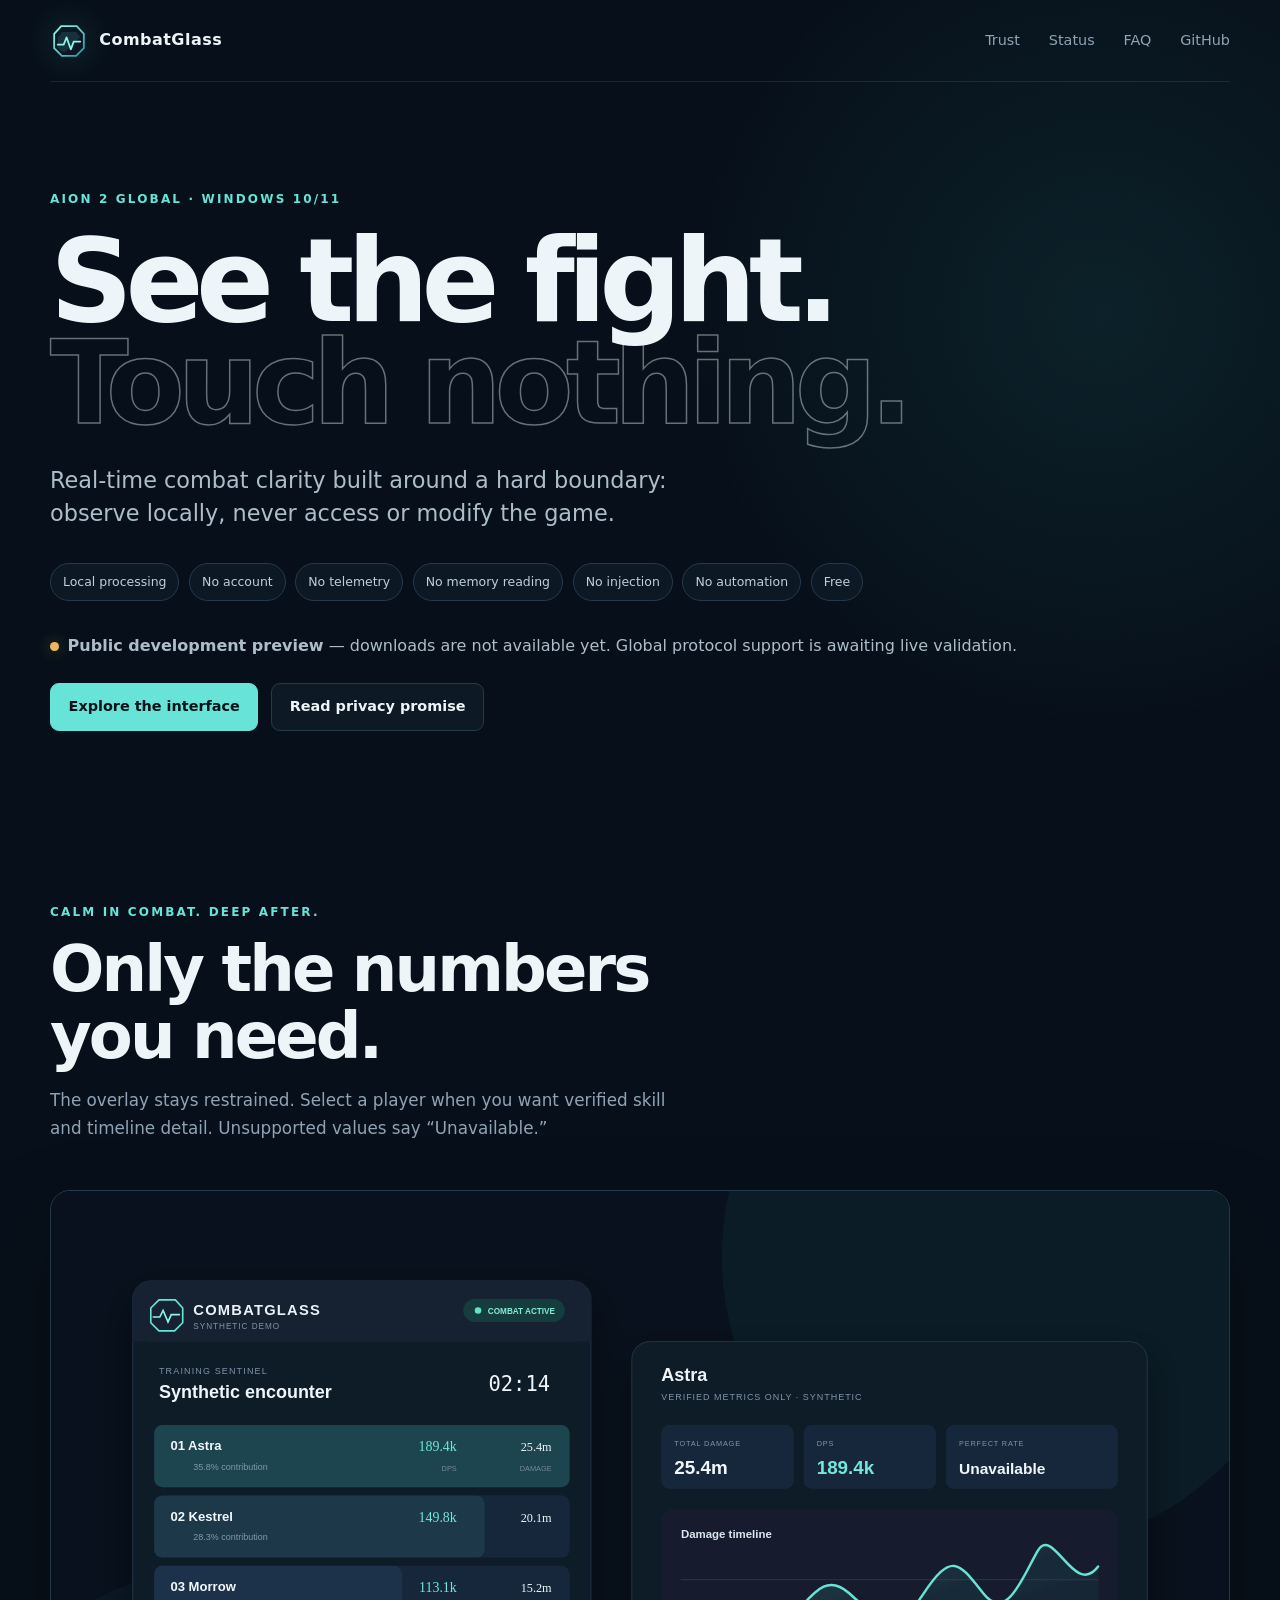
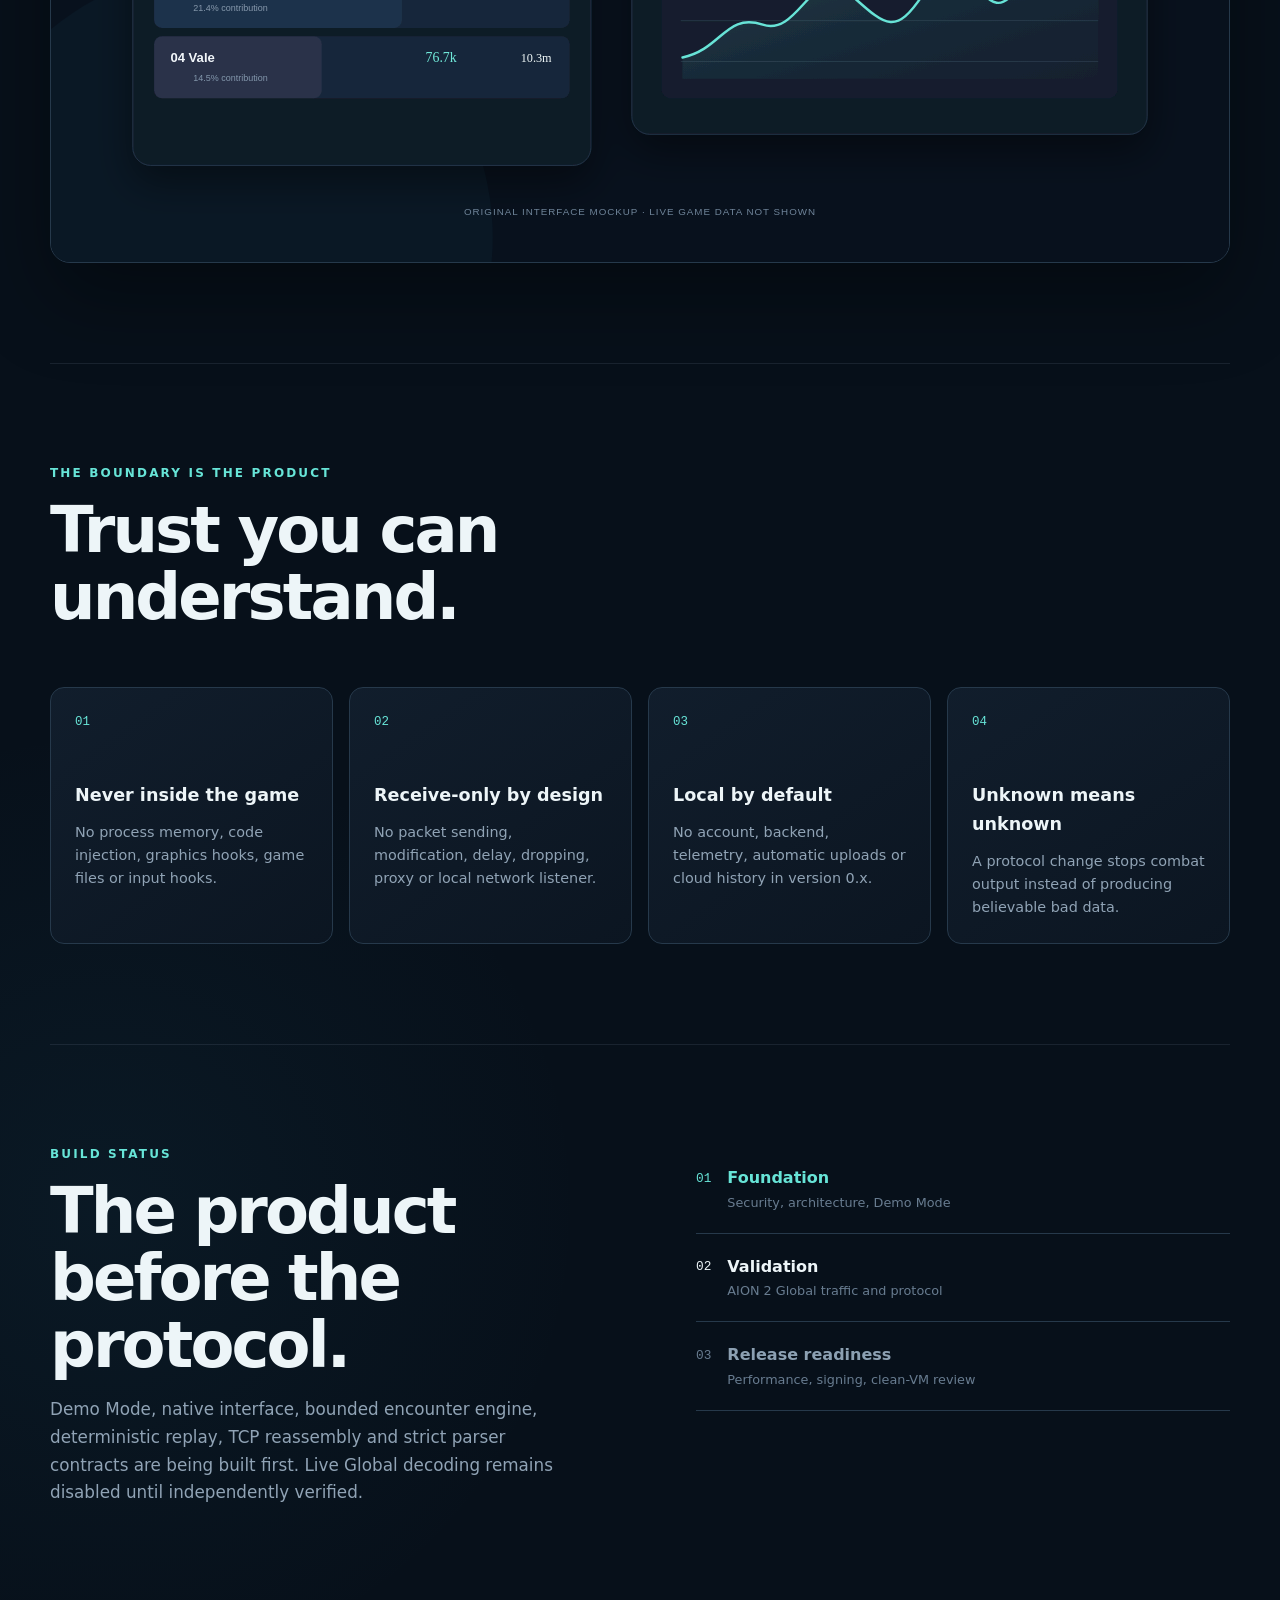
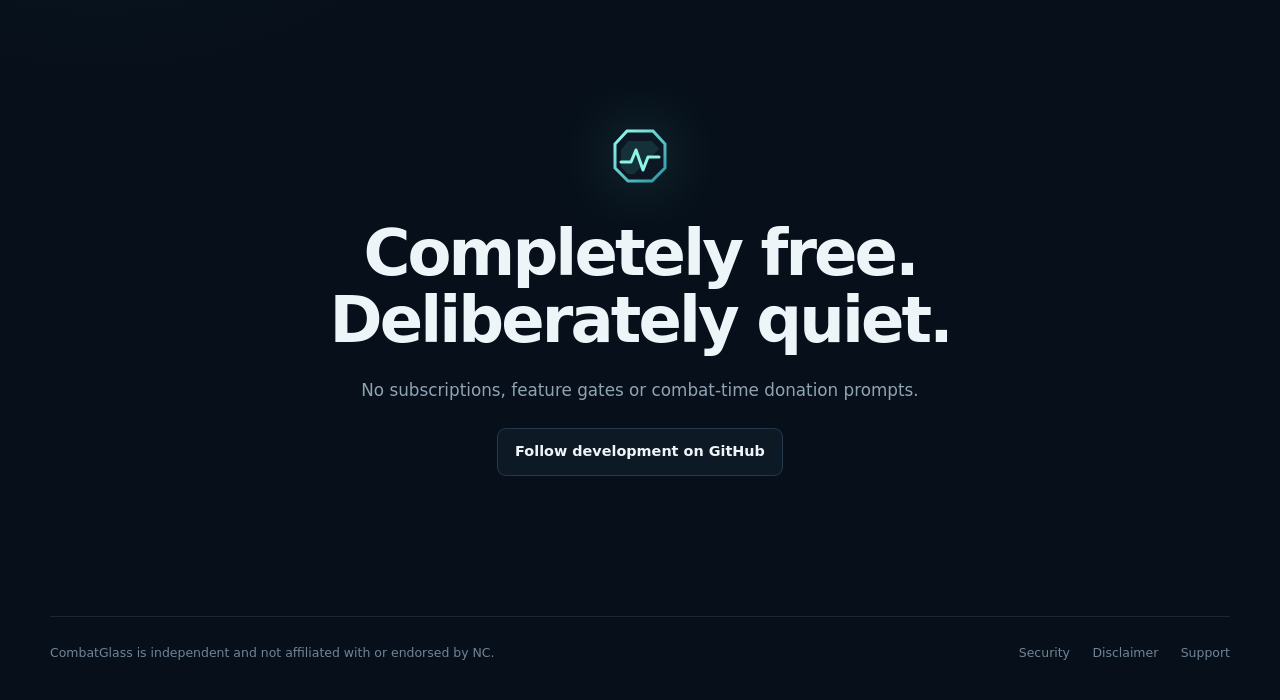
==== index.html @ 9ebb806d "Launch public CombatGlass trust center" ====
<!doctype html>
<html lang="en">
<head>
  <meta charset="utf-8">
  <meta name="viewport" content="width=device-width, initial-scale=1">
  <meta name="description" content="CombatGlass is a local-first, observation-only combat analyzer for Windows. Public development preview; no downloads yet.">
  <title>CombatGlass — See the fight. Touch nothing.</title>
  <link rel="icon" href="assets/combatglass-mark.svg" type="image/svg+xml">
  <link rel="stylesheet" href="styles.css">
</head>
<body>
  <a class="skip" href="#main">Skip to content</a>
  <header class="topbar">
    <a class="brand" href="#top" aria-label="CombatGlass home">
      <img src="assets/combatglass-mark.svg" width="38" height="38" alt="">
      <span>CombatGlass</span>
    </a>
    <nav aria-label="Primary navigation">
      <a href="#trust">Trust</a><a href="#status">Status</a><a href="https://github.com/Relis-lol/combatglass/blob/main/FAQ.md">FAQ</a><a href="https://github.com/Relis-lol/combatglass">GitHub</a>
    </nav>
  </header>
  <main id="main">
    <section class="hero" id="top">
      <div class="eyebrow">AION 2 GLOBAL · WINDOWS 10/11</div>
      <h1>See the fight.<br><span>Touch nothing.</span></h1>
      <p class="lede">Real-time combat clarity built around a hard boundary: observe locally, never access or modify the game.</p>
      <div class="trustline" aria-label="Core privacy promises">
        <span>Local processing</span><span>No account</span><span>No telemetry</span><span>No memory reading</span><span>No injection</span><span>No automation</span><span>Free</span>
      </div>
      <div class="notice"><span aria-hidden="true"></span><strong>Public development preview</strong> — downloads are not available yet. Global protocol support is awaiting live validation.</div>
      <div class="actions"><a class="button primary" href="#interface">Explore the interface</a><a class="button" href="https://github.com/Relis-lol/combatglass/blob/main/PRIVACY.md">Read privacy promise</a></div>
    </section>
    <section class="interface" id="interface" aria-labelledby="interface-title">
      <div class="section-copy"><div class="eyebrow">CALM IN COMBAT. DEEP AFTER.</div><h2 id="interface-title">Only the numbers you need.</h2><p>The overlay stays restrained. Select a player when you want verified skill and timeline detail. Unsupported values say “Unavailable.”</p></div>
      <img src="assets/product-preview.svg" alt="Dark CombatGlass interface mockup with synthetic player damage rows and timeline analysis">
    </section>
    <section class="principles" id="trust" aria-labelledby="trust-title">
      <div class="section-copy"><div class="eyebrow">THE BOUNDARY IS THE PRODUCT</div><h2 id="trust-title">Trust you can understand.</h2></div>
      <div class="grid">
        <article><div class="number">01</div><h3>Never inside the game</h3><p>No process memory, code injection, graphics hooks, game files or input hooks.</p></article>
        <article><div class="number">02</div><h3>Receive-only by design</h3><p>No packet sending, modification, delay, dropping, proxy or local network listener.</p></article>
        <article><div class="number">03</div><h3>Local by default</h3><p>No account, backend, telemetry, automatic uploads or cloud history in version 0.x.</p></article>
        <article><div class="number">04</div><h3>Unknown means unknown</h3><p>A protocol change stops combat output instead of producing believable bad data.</p></article>
      </div>
    </section>
    <section class="status" id="status" aria-labelledby="status-title">
      <div><div class="eyebrow">BUILD STATUS</div><h2 id="status-title">The product before the protocol.</h2><p>Demo Mode, native interface, bounded encounter engine, deterministic replay, TCP reassembly and strict parser contracts are being built first. Live Global decoding remains disabled until independently verified.</p></div>
      <ol><li class="done"><span>01</span><div><strong>Foundation</strong><small>Security, architecture, Demo Mode</small></div></li><li class="active"><span>02</span><div><strong>Validation</strong><small>AION 2 Global traffic and protocol</small></div></li><li><span>03</span><div><strong>Release readiness</strong><small>Performance, signing, clean-VM review</small></div></li></ol>
    </section>
    <section class="closing"><img src="assets/combatglass-mark.svg" width="64" height="64" alt=""><h2>Completely free.<br>Deliberately quiet.</h2><p>No subscriptions, feature gates or combat-time donation prompts.</p><a class="button" href="https://github.com/Relis-lol/combatglass">Follow development on GitHub</a></section>
  </main>
  <footer><span>CombatGlass is independent and not affiliated with or endorsed by NC.</span><span><a href="https://github.com/Relis-lol/combatglass/blob/main/SECURITY.md">Security</a><a href="https://github.com/Relis-lol/combatglass/blob/main/DISCLAIMER.md">Disclaimer</a><a href="https://github.com/Relis-lol/combatglass/blob/main/SUPPORT.md">Support</a></span></footer>
</body>
</html>
---- styles.css ----
:root{color-scheme:dark;--bg:#07101a;--panel:#101b29;--line:#26394b;--text:#edf5f8;--muted:#90a3b5;--accent:#67e4d7;--accent2:#319caa;--max:1180px;font-family:"Segoe UI Variable","Segoe UI",system-ui,sans-serif}*{box-sizing:border-box}html{scroll-behavior:smooth}body{margin:0;background:radial-gradient(circle at 86% 8%,rgba(63,207,194,.09),transparent 26rem),radial-gradient(circle at 8% 72%,rgba(47,133,167,.08),transparent 30rem),var(--bg);color:var(--text);font-size:16px;line-height:1.65}a{color:inherit;text-decoration:none}.skip{position:fixed;left:1rem;top:-5rem;background:var(--accent);color:#061016;padding:.6rem 1rem;z-index:10}.skip:focus{top:1rem}.topbar{width:min(calc(100% - 40px),var(--max));height:82px;margin:auto;display:flex;align-items:center;justify-content:space-between;border-bottom:1px solid rgba(144,163,181,.16)}.brand{display:flex;align-items:center;gap:.7rem;font-weight:700;letter-spacing:.03em}.brand img{filter:drop-shadow(0 0 16px rgba(103,228,215,.16))}nav{display:flex;gap:1.8rem;color:var(--muted);font-size:.9rem}nav a:hover,nav a:focus,footer a:hover{color:var(--accent)}main{overflow:hidden}.hero{width:min(calc(100% - 40px),var(--max));min-height:690px;margin:auto;padding:108px 0 72px;display:flex;flex-direction:column;align-items:flex-start}.eyebrow{color:var(--accent);font-size:.75rem;font-weight:700;letter-spacing:.18em}.hero h1{font-size:clamp(4rem,9vw,7.6rem);line-height:.89;letter-spacing:-.065em;margin:1.25rem 0 1.8rem;max-width:1000px}.hero h1 span{color:transparent;-webkit-text-stroke:1.5px rgba(237,245,248,.42)}.lede{font-size:clamp(1.1rem,2vw,1.4rem);line-height:1.5;color:#adbdca;max-width:690px;margin:0 0 2rem}.trustline{display:flex;flex-wrap:wrap;gap:.6rem}.trustline span{border:1px solid var(--line);background:rgba(16,27,41,.8);padding:.48rem .75rem;border-radius:999px;font-size:.78rem;color:#bfd0da}.notice{margin-top:2rem;color:#aebdca}.notice>span{display:inline-block;width:.55rem;height:.55rem;background:#eab85d;border-radius:50%;margin-right:.55rem;box-shadow:0 0 14px rgba(234,184,93,.35)}.actions{display:flex;gap:.8rem;margin-top:1.5rem}.button{display:inline-flex;min-height:46px;align-items:center;justify-content:center;padding:.7rem 1.1rem;border:1px solid var(--line);border-radius:9px;font-weight:650;font-size:.9rem;background:rgba(16,27,41,.78);transition:.2s ease}.button:hover,.button:focus{border-color:#54728a;transform:translateY(-1px)}.button.primary{background:var(--accent);border-color:var(--accent);color:#061016}.interface,.principles,.status,.closing{width:min(calc(100% - 40px),var(--max));margin:0 auto;padding:100px 0}.section-copy{max-width:650px}.section-copy h2,.status h2,.closing h2{font-size:clamp(2.2rem,5vw,4rem);line-height:1.05;letter-spacing:-.045em;margin:.8rem 0 1rem}.section-copy p,.status p,.closing p{color:var(--muted);font-size:1.05rem}.interface img{width:100%;height:auto;display:block;margin-top:3rem;border:1px solid var(--line);border-radius:20px;box-shadow:0 35px 80px rgba(0,0,0,.36)}.principles{border-top:1px solid rgba(144,163,181,.13)}.grid{display:grid;grid-template-columns:repeat(4,1fr);gap:1rem;margin-top:3.5rem}.grid article{background:linear-gradient(145deg,rgba(18,31,46,.9),rgba(12,22,34,.9));border:1px solid var(--line);border-radius:14px;padding:1.5rem;min-height:230px}.number{font-family:Consolas,monospace;color:var(--accent);font-size:.78rem}.grid h3{font-size:1.1rem;margin:3rem 0 .7rem}.grid p{color:var(--muted);font-size:.9rem;line-height:1.6;margin:0}.status{display:grid;grid-template-columns:1fr 1fr;gap:7rem;align-items:start;border-top:1px solid rgba(144,163,181,.13)}.status ol{list-style:none;padding:0;margin:0}.status li{display:flex;gap:1rem;padding:1.25rem 0;border-bottom:1px solid var(--line);color:#687c90}.status li>span{font-family:Consolas,monospace;font-size:.8rem;margin-top:.15rem}.status li div{display:flex;flex-direction:column}.status li strong{color:#8ca0b2}.status li small{font-size:.8rem}.status li.done strong,.status li.done>span{color:var(--accent)}.status li.active strong,.status li.active>span{color:var(--text)}.closing{text-align:center;display:flex;flex-direction:column;align-items:center;padding-bottom:140px}.closing img{filter:drop-shadow(0 0 30px rgba(103,228,215,.2));margin-bottom:1.2rem}.closing p{margin:.4rem 0 1.5rem}footer{width:min(calc(100% - 40px),var(--max));margin:auto;padding:26px 0 36px;border-top:1px solid rgba(144,163,181,.16);display:flex;justify-content:space-between;gap:2rem;color:#708397;font-size:.78rem}footer span:last-child{display:flex;gap:1.4rem}@media(max-width:800px){.topbar nav a:not(:last-child){display:none}.hero{padding-top:76px;min-height:620px}.hero h1{font-size:clamp(3.5rem,17vw,5rem)}.actions{flex-direction:column;width:100%}.button{width:100%}.grid{grid-template-columns:1fr 1fr}.status{grid-template-columns:1fr;gap:3rem}.interface,.principles,.status,.closing{padding:72px 0}footer{flex-direction:column}}@media(max-width:520px){.grid{grid-template-columns:1fr}.trustline span{font-size:.72rem}.grid article{min-height:auto}.grid h3{margin-top:2rem}.hero h1 span{-webkit-text-stroke:1px rgba(237,245,248,.42)}}@media(prefers-reduced-motion:reduce){html{scroll-behavior:auto}.button{transition:none}}
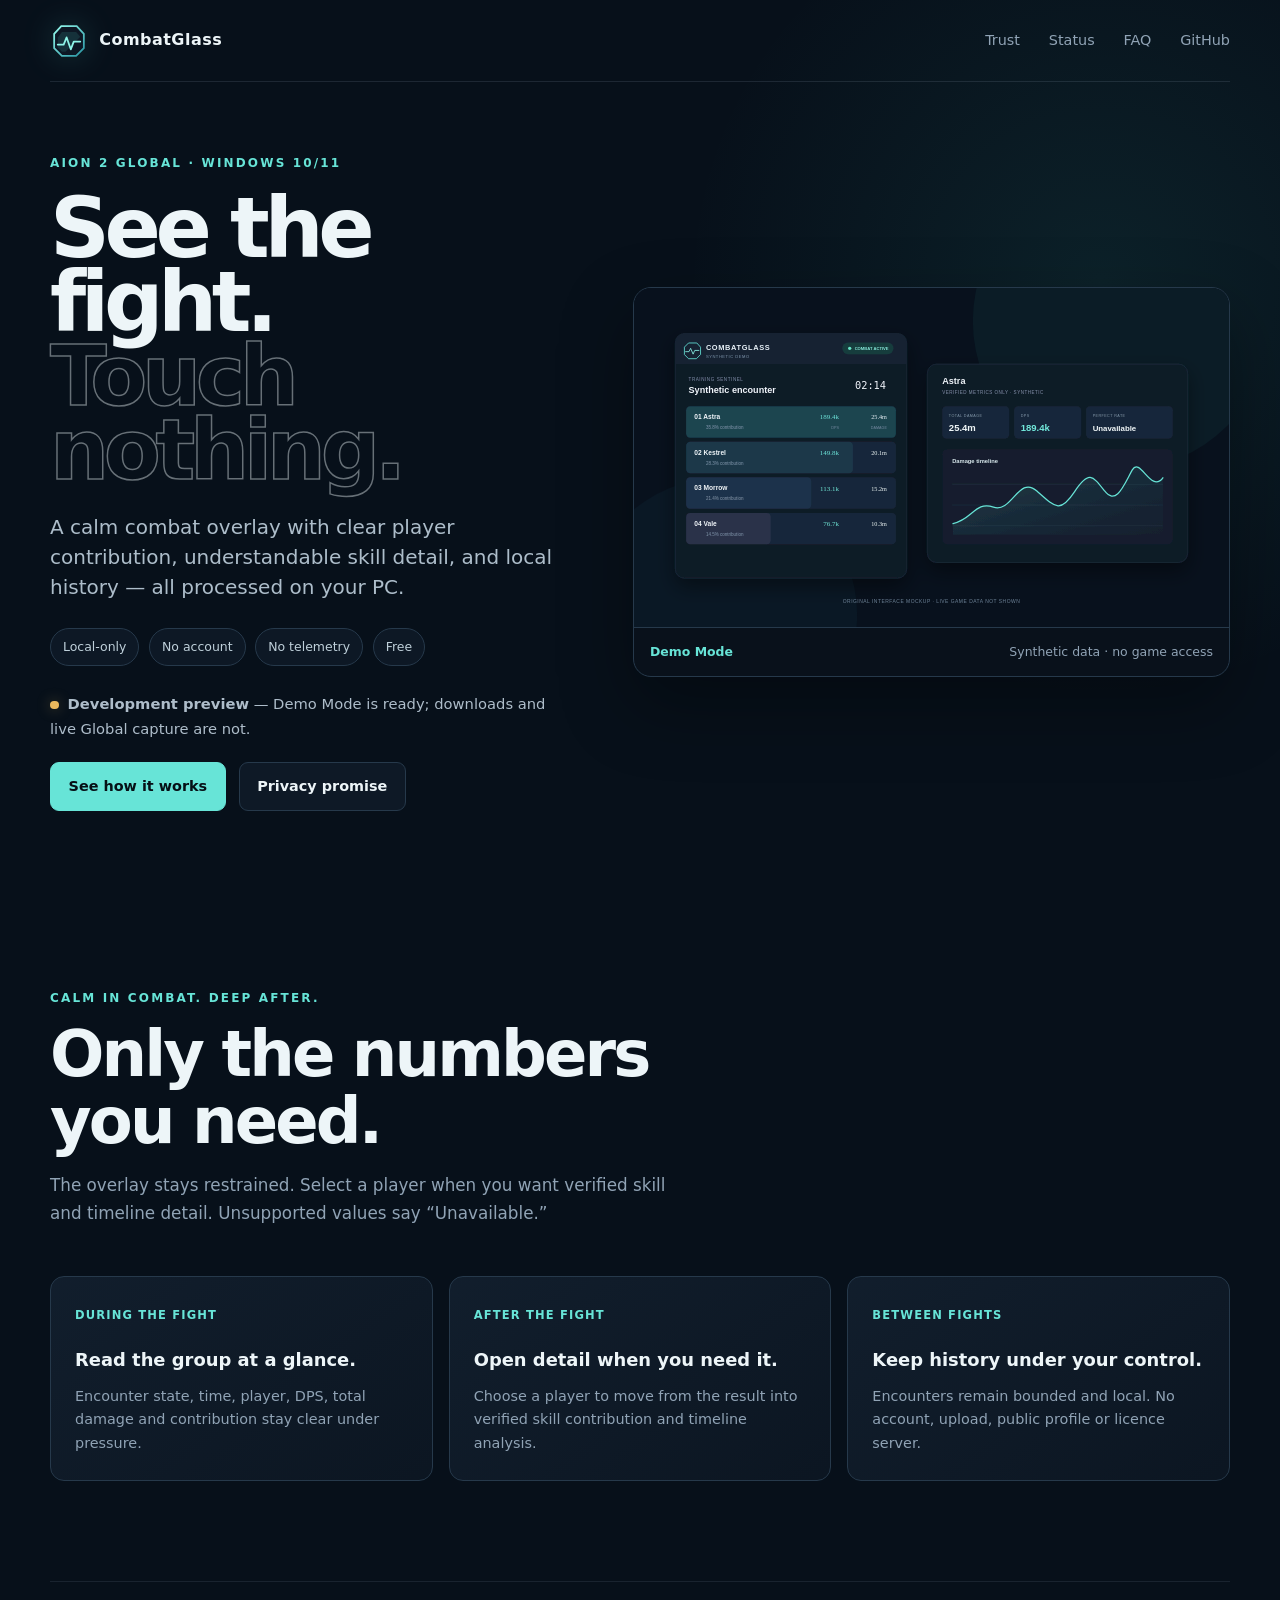
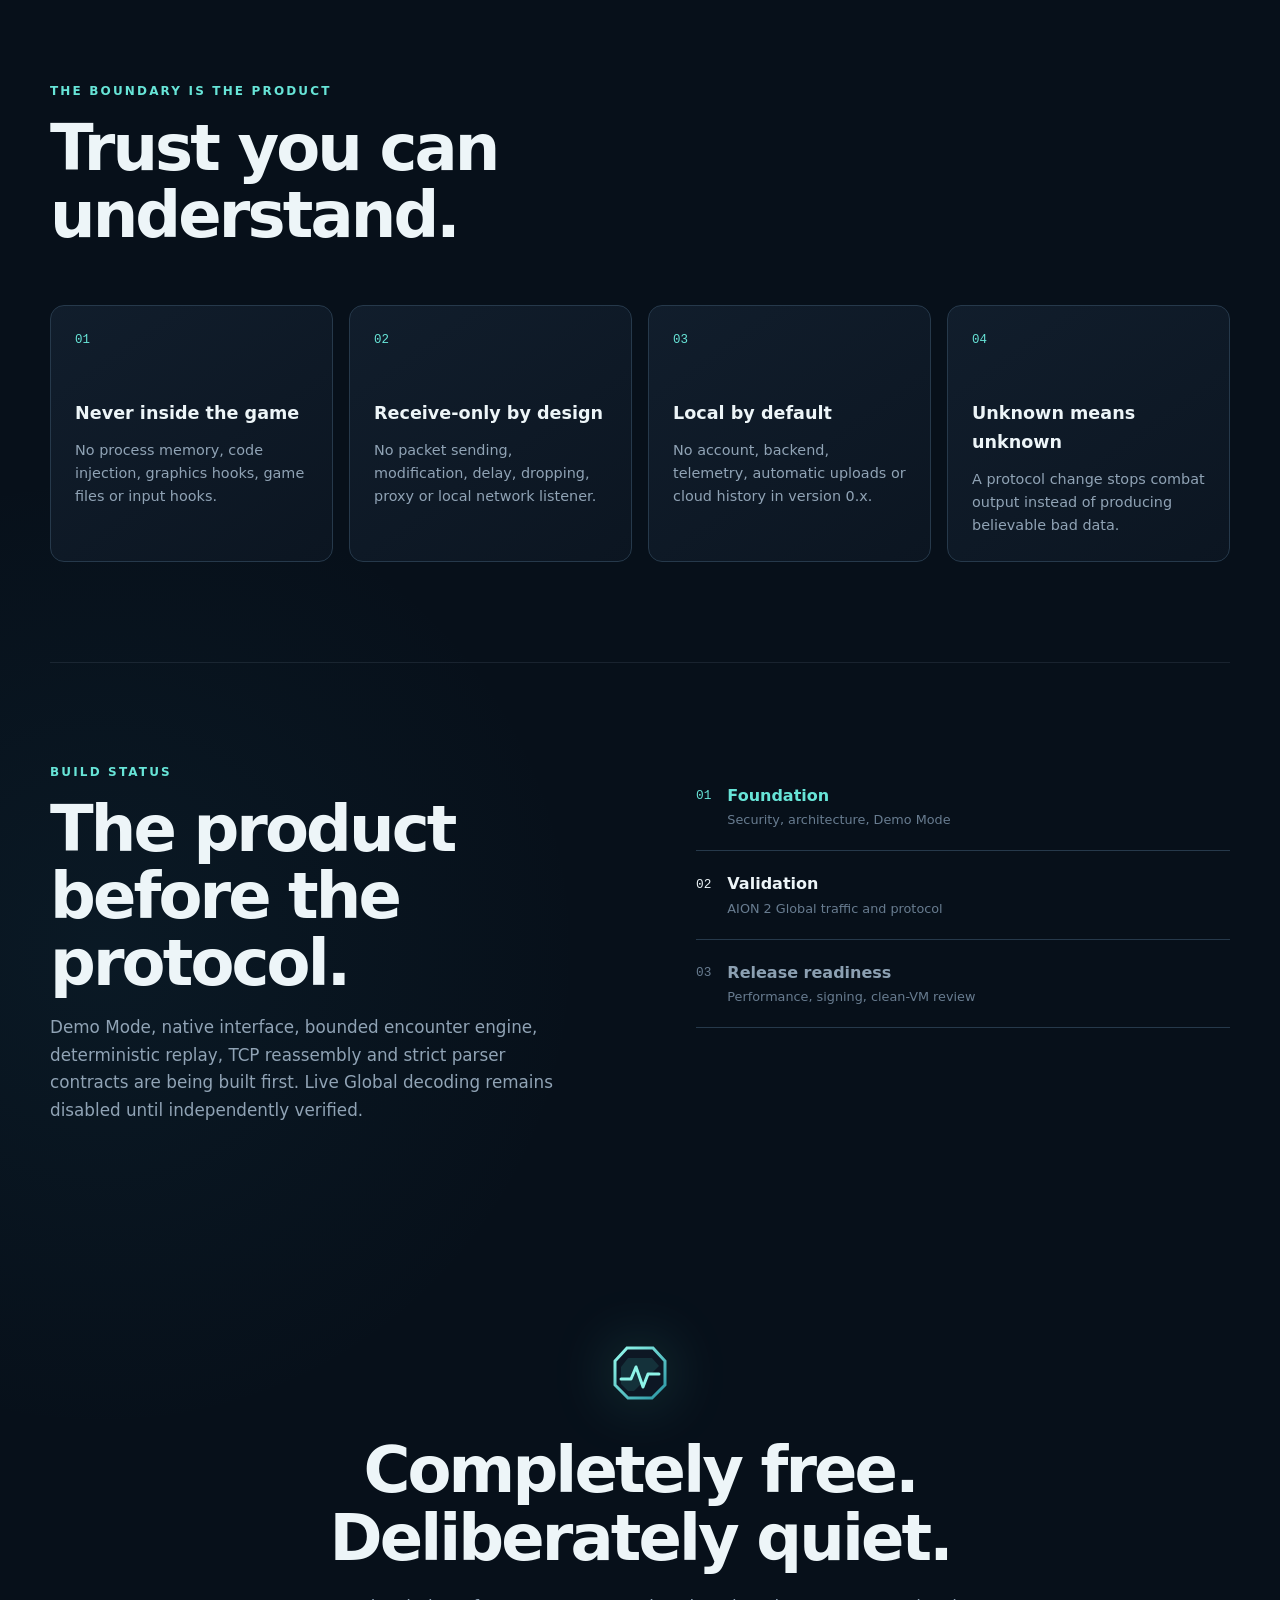
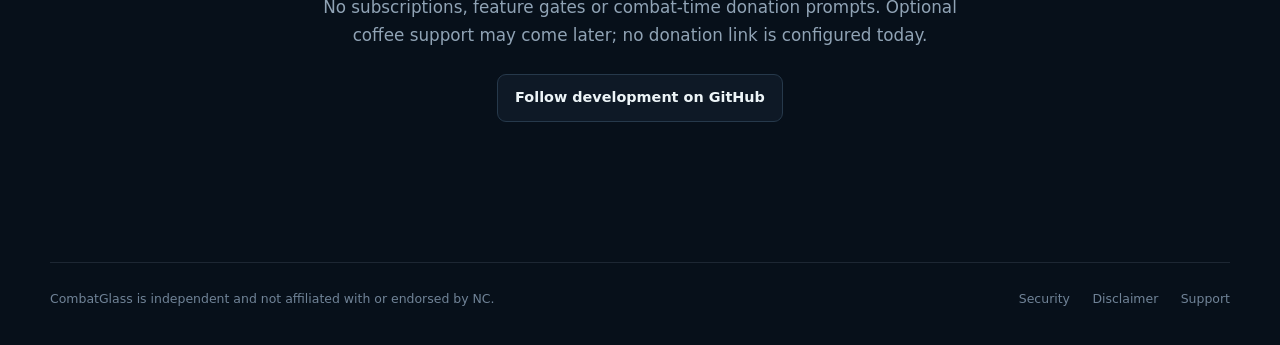
==== commit 043588f9: "Bring the CombatGlass product into focus" ====
--- a/index.html
+++ b/index.html
@@ -21,18 +21,28 @@
   </header>
   <main id="main">
     <section class="hero" id="top">
-      <div class="eyebrow">AION 2 GLOBAL · WINDOWS 10/11</div>
-      <h1>See the fight.<br><span>Touch nothing.</span></h1>
-      <p class="lede">Real-time combat clarity built around a hard boundary: observe locally, never access or modify the game.</p>
-      <div class="trustline" aria-label="Core privacy promises">
-        <span>Local processing</span><span>No account</span><span>No telemetry</span><span>No memory reading</span><span>No injection</span><span>No automation</span><span>Free</span>
+      <div class="hero-copy">
+        <div class="eyebrow">AION 2 GLOBAL · WINDOWS 10/11</div>
+        <h1>See the fight.<br><span>Touch nothing.</span></h1>
+        <p class="lede">A calm combat overlay with clear player contribution, understandable skill detail, and local history — all processed on your PC.</p>
+        <div class="trustline" aria-label="Core privacy promises">
+          <span>Local-only</span><span>No account</span><span>No telemetry</span><span>Free</span>
+        </div>
+        <div class="notice"><span aria-hidden="true"></span><strong>Development preview</strong> — Demo Mode is ready; downloads and live Global capture are not.</div>
+        <div class="actions"><a class="button primary" href="#interface">See how it works</a><a class="button" href="https://github.com/Relis-lol/combatglass/blob/main/PRIVACY.md">Privacy promise</a></div>
       </div>
-      <div class="notice"><span aria-hidden="true"></span><strong>Public development preview</strong> — downloads are not available yet. Global protocol support is awaiting live validation.</div>
-      <div class="actions"><a class="button primary" href="#interface">Explore the interface</a><a class="button" href="https://github.com/Relis-lol/combatglass/blob/main/PRIVACY.md">Read privacy promise</a></div>
+      <figure class="hero-product">
+        <img src="assets/product-preview.svg" alt="Dark CombatGlass Demo Mode interface with synthetic player damage rows and skill analysis">
+        <figcaption><strong>Demo Mode</strong><span>Synthetic data · no game access</span></figcaption>
+      </figure>
     </section>
     <section class="interface" id="interface" aria-labelledby="interface-title">
       <div class="section-copy"><div class="eyebrow">CALM IN COMBAT. DEEP AFTER.</div><h2 id="interface-title">Only the numbers you need.</h2><p>The overlay stays restrained. Select a player when you want verified skill and timeline detail. Unsupported values say “Unavailable.”</p></div>
-      <img src="assets/product-preview.svg" alt="Dark CombatGlass interface mockup with synthetic player damage rows and timeline analysis">
+      <div class="flow">
+        <article><span>During the fight</span><h3>Read the group at a glance.</h3><p>Encounter state, time, player, DPS, total damage and contribution stay clear under pressure.</p></article>
+        <article><span>After the fight</span><h3>Open detail when you need it.</h3><p>Choose a player to move from the result into verified skill contribution and timeline analysis.</p></article>
+        <article><span>Between fights</span><h3>Keep history under your control.</h3><p>Encounters remain bounded and local. No account, upload, public profile or licence server.</p></article>
+      </div>
     </section>
     <section class="principles" id="trust" aria-labelledby="trust-title">
       <div class="section-copy"><div class="eyebrow">THE BOUNDARY IS THE PRODUCT</div><h2 id="trust-title">Trust you can understand.</h2></div>
@@ -47,7 +57,7 @@
       <div><div class="eyebrow">BUILD STATUS</div><h2 id="status-title">The product before the protocol.</h2><p>Demo Mode, native interface, bounded encounter engine, deterministic replay, TCP reassembly and strict parser contracts are being built first. Live Global decoding remains disabled until independently verified.</p></div>
       <ol><li class="done"><span>01</span><div><strong>Foundation</strong><small>Security, architecture, Demo Mode</small></div></li><li class="active"><span>02</span><div><strong>Validation</strong><small>AION 2 Global traffic and protocol</small></div></li><li><span>03</span><div><strong>Release readiness</strong><small>Performance, signing, clean-VM review</small></div></li></ol>
     </section>
-    <section class="closing"><img src="assets/combatglass-mark.svg" width="64" height="64" alt=""><h2>Completely free.<br>Deliberately quiet.</h2><p>No subscriptions, feature gates or combat-time donation prompts.</p><a class="button" href="https://github.com/Relis-lol/combatglass">Follow development on GitHub</a></section>
+    <section class="closing"><img src="assets/combatglass-mark.svg" width="64" height="64" alt=""><h2>Completely free.<br>Deliberately quiet.</h2><p>No subscriptions, feature gates or combat-time donation prompts. Optional coffee support may come later; no donation link is configured today.</p><a class="button" href="https://github.com/Relis-lol/combatglass">Follow development on GitHub</a></section>
   </main>
   <footer><span>CombatGlass is independent and not affiliated with or endorsed by NC.</span><span><a href="https://github.com/Relis-lol/combatglass/blob/main/SECURITY.md">Security</a><a href="https://github.com/Relis-lol/combatglass/blob/main/DISCLAIMER.md">Disclaimer</a><a href="https://github.com/Relis-lol/combatglass/blob/main/SUPPORT.md">Support</a></span></footer>
 </body>
--- a/styles.css
+++ b/styles.css
@@ -1,2 +1,154 @@
-:root{color-scheme:dark;--bg:#07101a;--panel:#101b29;--line:#26394b;--text:#edf5f8;--muted:#90a3b5;--accent:#67e4d7;--accent2:#319caa;--max:1180px;font-family:"Segoe UI Variable","Segoe UI",system-ui,sans-serif}*{box-sizing:border-box}html{scroll-behavior:smooth}body{margin:0;background:radial-gradient(circle at 86% 8%,rgba(63,207,194,.09),transparent 26rem),radial-gradient(circle at 8% 72%,rgba(47,133,167,.08),transparent 30rem),var(--bg);color:var(--text);font-size:16px;line-height:1.65}a{color:inherit;text-decoration:none}.skip{position:fixed;left:1rem;top:-5rem;background:var(--accent);color:#061016;padding:.6rem 1rem;z-index:10}.skip:focus{top:1rem}.topbar{width:min(calc(100% - 40px),var(--max));height:82px;margin:auto;display:flex;align-items:center;justify-content:space-between;border-bottom:1px solid rgba(144,163,181,.16)}.brand{display:flex;align-items:center;gap:.7rem;font-weight:700;letter-spacing:.03em}.brand img{filter:drop-shadow(0 0 16px rgba(103,228,215,.16))}nav{display:flex;gap:1.8rem;color:var(--muted);font-size:.9rem}nav a:hover,nav a:focus,footer a:hover{color:var(--accent)}main{overflow:hidden}.hero{width:min(calc(100% - 40px),var(--max));min-height:690px;margin:auto;padding:108px 0 72px;display:flex;flex-direction:column;align-items:flex-start}.eyebrow{color:var(--accent);font-size:.75rem;font-weight:700;letter-spacing:.18em}.hero h1{font-size:clamp(4rem,9vw,7.6rem);line-height:.89;letter-spacing:-.065em;margin:1.25rem 0 1.8rem;max-width:1000px}.hero h1 span{color:transparent;-webkit-text-stroke:1.5px rgba(237,245,248,.42)}.lede{font-size:clamp(1.1rem,2vw,1.4rem);line-height:1.5;color:#adbdca;max-width:690px;margin:0 0 2rem}.trustline{display:flex;flex-wrap:wrap;gap:.6rem}.trustline span{border:1px solid var(--line);background:rgba(16,27,41,.8);padding:.48rem .75rem;border-radius:999px;font-size:.78rem;color:#bfd0da}.notice{margin-top:2rem;color:#aebdca}.notice>span{display:inline-block;width:.55rem;height:.55rem;background:#eab85d;border-radius:50%;margin-right:.55rem;box-shadow:0 0 14px rgba(234,184,93,.35)}.actions{display:flex;gap:.8rem;margin-top:1.5rem}.button{display:inline-flex;min-height:46px;align-items:center;justify-content:center;padding:.7rem 1.1rem;border:1px solid var(--line);border-radius:9px;font-weight:650;font-size:.9rem;background:rgba(16,27,41,.78);transition:.2s ease}.button:hover,.button:focus{border-color:#54728a;transform:translateY(-1px)}.button.primary{background:var(--accent);border-color:var(--accent);color:#061016}.interface,.principles,.status,.closing{width:min(calc(100% - 40px),var(--max));margin:0 auto;padding:100px 0}.section-copy{max-width:650px}.section-copy h2,.status h2,.closing h2{font-size:clamp(2.2rem,5vw,4rem);line-height:1.05;letter-spacing:-.045em;margin:.8rem 0 1rem}.section-copy p,.status p,.closing p{color:var(--muted);font-size:1.05rem}.interface img{width:100%;height:auto;display:block;margin-top:3rem;border:1px solid var(--line);border-radius:20px;box-shadow:0 35px 80px rgba(0,0,0,.36)}.principles{border-top:1px solid rgba(144,163,181,.13)}.grid{display:grid;grid-template-columns:repeat(4,1fr);gap:1rem;margin-top:3.5rem}.grid article{background:linear-gradient(145deg,rgba(18,31,46,.9),rgba(12,22,34,.9));border:1px solid var(--line);border-radius:14px;padding:1.5rem;min-height:230px}.number{font-family:Consolas,monospace;color:var(--accent);font-size:.78rem}.grid h3{font-size:1.1rem;margin:3rem 0 .7rem}.grid p{color:var(--muted);font-size:.9rem;line-height:1.6;margin:0}.status{display:grid;grid-template-columns:1fr 1fr;gap:7rem;align-items:start;border-top:1px solid rgba(144,163,181,.13)}.status ol{list-style:none;padding:0;margin:0}.status li{display:flex;gap:1rem;padding:1.25rem 0;border-bottom:1px solid var(--line);color:#687c90}.status li>span{font-family:Consolas,monospace;font-size:.8rem;margin-top:.15rem}.status li div{display:flex;flex-direction:column}.status li strong{color:#8ca0b2}.status li small{font-size:.8rem}.status li.done strong,.status li.done>span{color:var(--accent)}.status li.active strong,.status li.active>span{color:var(--text)}.closing{text-align:center;display:flex;flex-direction:column;align-items:center;padding-bottom:140px}.closing img{filter:drop-shadow(0 0 30px rgba(103,228,215,.2));margin-bottom:1.2rem}.closing p{margin:.4rem 0 1.5rem}footer{width:min(calc(100% - 40px),var(--max));margin:auto;padding:26px 0 36px;border-top:1px solid rgba(144,163,181,.16);display:flex;justify-content:space-between;gap:2rem;color:#708397;font-size:.78rem}footer span:last-child{display:flex;gap:1.4rem}@media(max-width:800px){.topbar nav a:not(:last-child){display:none}.hero{padding-top:76px;min-height:620px}.hero h1{font-size:clamp(3.5rem,17vw,5rem)}.actions{flex-direction:column;width:100%}.button{width:100%}.grid{grid-template-columns:1fr 1fr}.status{grid-template-columns:1fr;gap:3rem}.interface,.principles,.status,.closing{padding:72px 0}footer{flex-direction:column}}@media(max-width:520px){.grid{grid-template-columns:1fr}.trustline span{font-size:.72rem}.grid article{min-height:auto}.grid h3{margin-top:2rem}.hero h1 span{-webkit-text-stroke:1px rgba(237,245,248,.42)}}@media(prefers-reduced-motion:reduce){html{scroll-behavior:auto}.button{transition:none}}
+:root {
+  color-scheme: dark;
+  --bg: #07101a;
+  --panel: #101b29;
+  --line: #26394b;
+  --text: #edf5f8;
+  --muted: #90a3b5;
+  --accent: #67e4d7;
+  --accent2: #319caa;
+  --max: 1180px;
+  font-family: "Segoe UI Variable", "Segoe UI", system-ui, sans-serif;
+}
 
+* { box-sizing: border-box; }
+html { scroll-behavior: smooth; }
+body {
+  margin: 0;
+  background:
+    radial-gradient(circle at 86% 8%, rgba(63, 207, 194, .09), transparent 26rem),
+    radial-gradient(circle at 8% 72%, rgba(47, 133, 167, .08), transparent 30rem),
+    var(--bg);
+  color: var(--text);
+  font-size: 16px;
+  line-height: 1.65;
+}
+
+a { color: inherit; text-decoration: none; }
+.skip {
+  position: fixed;
+  left: 1rem;
+  top: -5rem;
+  background: var(--accent);
+  color: #061016;
+  padding: .6rem 1rem;
+  z-index: 10;
+}
+.skip:focus { top: 1rem; }
+
+.topbar {
+  width: min(calc(100% - 40px), var(--max));
+  height: 82px;
+  margin: auto;
+  display: flex;
+  align-items: center;
+  justify-content: space-between;
+  border-bottom: 1px solid rgba(144, 163, 181, .16);
+}
+.brand { display: flex; align-items: center; gap: .7rem; font-weight: 700; letter-spacing: .03em; }
+.brand img { filter: drop-shadow(0 0 16px rgba(103, 228, 215, .16)); }
+nav { display: flex; gap: 1.8rem; color: var(--muted); font-size: .9rem; }
+nav a:hover, nav a:focus, footer a:hover { color: var(--accent); }
+
+main { overflow: hidden; }
+.hero {
+  width: min(calc(100% - 40px), var(--max));
+  min-height: 620px;
+  margin: auto;
+  padding: 72px 0 78px;
+  display: grid;
+  grid-template-columns: minmax(0, .93fr) minmax(440px, 1.07fr);
+  gap: 4rem;
+  align-items: center;
+}
+.hero-copy { min-width: 0; }
+.eyebrow { color: var(--accent); font-size: .75rem; font-weight: 700; letter-spacing: .18em; }
+.hero h1 {
+  font-size: clamp(3.8rem, 6.5vw, 6.2rem);
+  line-height: .89;
+  letter-spacing: -.065em;
+  margin: 1.15rem 0 1.5rem;
+}
+.hero h1 span { color: transparent; -webkit-text-stroke: 1.5px rgba(237, 245, 248, .42); }
+.lede { font-size: clamp(1.05rem, 1.7vw, 1.25rem); line-height: 1.5; color: #adbdca; max-width: 620px; margin: 0 0 1.6rem; }
+.trustline { display: flex; flex-wrap: wrap; gap: .6rem; }
+.trustline span { border: 1px solid var(--line); background: rgba(16, 27, 41, .8); padding: .48rem .75rem; border-radius: 999px; font-size: .78rem; color: #bfd0da; }
+.notice { margin-top: 1.65rem; color: #aebdca; font-size: .92rem; }
+.notice > span { display: inline-block; width: .55rem; height: .55rem; background: #eab85d; border-radius: 50%; margin-right: .55rem; box-shadow: 0 0 14px rgba(234, 184, 93, .35); }
+.actions { display: flex; gap: .8rem; margin-top: 1.35rem; }
+.button { display: inline-flex; min-height: 46px; align-items: center; justify-content: center; padding: .7rem 1.1rem; border: 1px solid var(--line); border-radius: 9px; font-weight: 650; font-size: .9rem; background: rgba(16, 27, 41, .78); transition: .2s ease; }
+.button:hover, .button:focus { border-color: #54728a; transform: translateY(-1px); }
+.button.primary { background: var(--accent); border-color: var(--accent); color: #061016; }
+
+.hero-product { margin: 0; background: rgba(10, 17, 27, .78); border: 1px solid var(--line); border-radius: 18px; overflow: hidden; box-shadow: 0 28px 70px rgba(0, 0, 0, .34); }
+.hero-product img { width: 100%; height: auto; display: block; }
+.hero-product figcaption { padding: .85rem 1rem; display: flex; justify-content: space-between; gap: 1rem; border-top: 1px solid var(--line); font-size: .78rem; }
+.hero-product figcaption strong { color: var(--accent); }
+.hero-product figcaption span { color: var(--muted); }
+
+.interface, .principles, .status, .closing { width: min(calc(100% - 40px), var(--max)); margin: 0 auto; padding: 100px 0; }
+.section-copy { max-width: 650px; }
+.section-copy h2, .status h2, .closing h2 { font-size: clamp(2.2rem, 5vw, 4rem); line-height: 1.05; letter-spacing: -.045em; margin: .8rem 0 1rem; }
+.section-copy p, .status p, .closing p { color: var(--muted); font-size: 1.05rem; }
+
+.flow { display: grid; grid-template-columns: repeat(3, 1fr); gap: 1rem; margin-top: 3rem; }
+.flow article { padding: 1.5rem; border: 1px solid var(--line); border-radius: 14px; background: linear-gradient(145deg, rgba(18, 31, 46, .9), rgba(12, 22, 34, .9)); }
+.flow span { color: var(--accent); font-size: .72rem; font-weight: 700; letter-spacing: .1em; text-transform: uppercase; }
+.flow h3 { margin: 1.1rem 0 .65rem; font-size: 1.12rem; }
+.flow p { margin: 0; color: var(--muted); font-size: .9rem; }
+
+.principles { border-top: 1px solid rgba(144, 163, 181, .13); }
+.grid { display: grid; grid-template-columns: repeat(4, 1fr); gap: 1rem; margin-top: 3.5rem; }
+.grid article { background: linear-gradient(145deg, rgba(18, 31, 46, .9), rgba(12, 22, 34, .9)); border: 1px solid var(--line); border-radius: 14px; padding: 1.5rem; min-height: 230px; }
+.number { font-family: Consolas, monospace; color: var(--accent); font-size: .78rem; }
+.grid h3 { font-size: 1.1rem; margin: 3rem 0 .7rem; }
+.grid p { color: var(--muted); font-size: .9rem; line-height: 1.6; margin: 0; }
+
+.status { display: grid; grid-template-columns: 1fr 1fr; gap: 7rem; align-items: start; border-top: 1px solid rgba(144, 163, 181, .13); }
+.status ol { list-style: none; padding: 0; margin: 0; }
+.status li { display: flex; gap: 1rem; padding: 1.25rem 0; border-bottom: 1px solid var(--line); color: #687c90; }
+.status li > span { font-family: Consolas, monospace; font-size: .8rem; margin-top: .15rem; }
+.status li div { display: flex; flex-direction: column; }
+.status li strong { color: #8ca0b2; }
+.status li small { font-size: .8rem; }
+.status li.done strong, .status li.done > span { color: var(--accent); }
+.status li.active strong, .status li.active > span { color: var(--text); }
+
+.closing { text-align: center; display: flex; flex-direction: column; align-items: center; padding-bottom: 140px; }
+.closing img { filter: drop-shadow(0 0 30px rgba(103, 228, 215, .2)); margin-bottom: 1.2rem; }
+.closing p { margin: .4rem 0 1.5rem; max-width: 680px; }
+footer { width: min(calc(100% - 40px), var(--max)); margin: auto; padding: 26px 0 36px; border-top: 1px solid rgba(144, 163, 181, .16); display: flex; justify-content: space-between; gap: 2rem; color: #708397; font-size: .78rem; }
+footer span:last-child { display: flex; gap: 1.4rem; }
+
+@media (max-width: 980px) {
+  .hero { grid-template-columns: 1fr; gap: 2.6rem; padding-top: 76px; }
+  .hero-copy { max-width: 760px; }
+  .hero-product { max-width: 760px; }
+}
+
+@media (max-width: 800px) {
+  .topbar nav a:not(:last-child) { display: none; }
+  .hero h1 { font-size: clamp(3.15rem, 14vw, 4.2rem); }
+  .actions { flex-direction: column; width: 100%; }
+  .button { width: 100%; }
+  .flow { grid-template-columns: 1fr; }
+  .grid { grid-template-columns: 1fr 1fr; }
+  .status { grid-template-columns: 1fr; gap: 3rem; }
+  .interface, .principles, .status, .closing { padding: 72px 0; }
+  footer { flex-direction: column; }
+}
+
+@media (max-width: 520px) {
+  .hero { padding-top: 58px; gap: 2.2rem; }
+  .grid { grid-template-columns: 1fr; }
+  .trustline span { font-size: .72rem; }
+  .grid article { min-height: auto; }
+  .grid h3 { margin-top: 2rem; }
+  .hero h1 span { -webkit-text-stroke: 1px rgba(237, 245, 248, .42); }
+  .hero-product figcaption { flex-direction: column; gap: .15rem; }
+}
+
+@media (prefers-reduced-motion: reduce) {
+  html { scroll-behavior: auto; }
+  .button { transition: none; }
+}
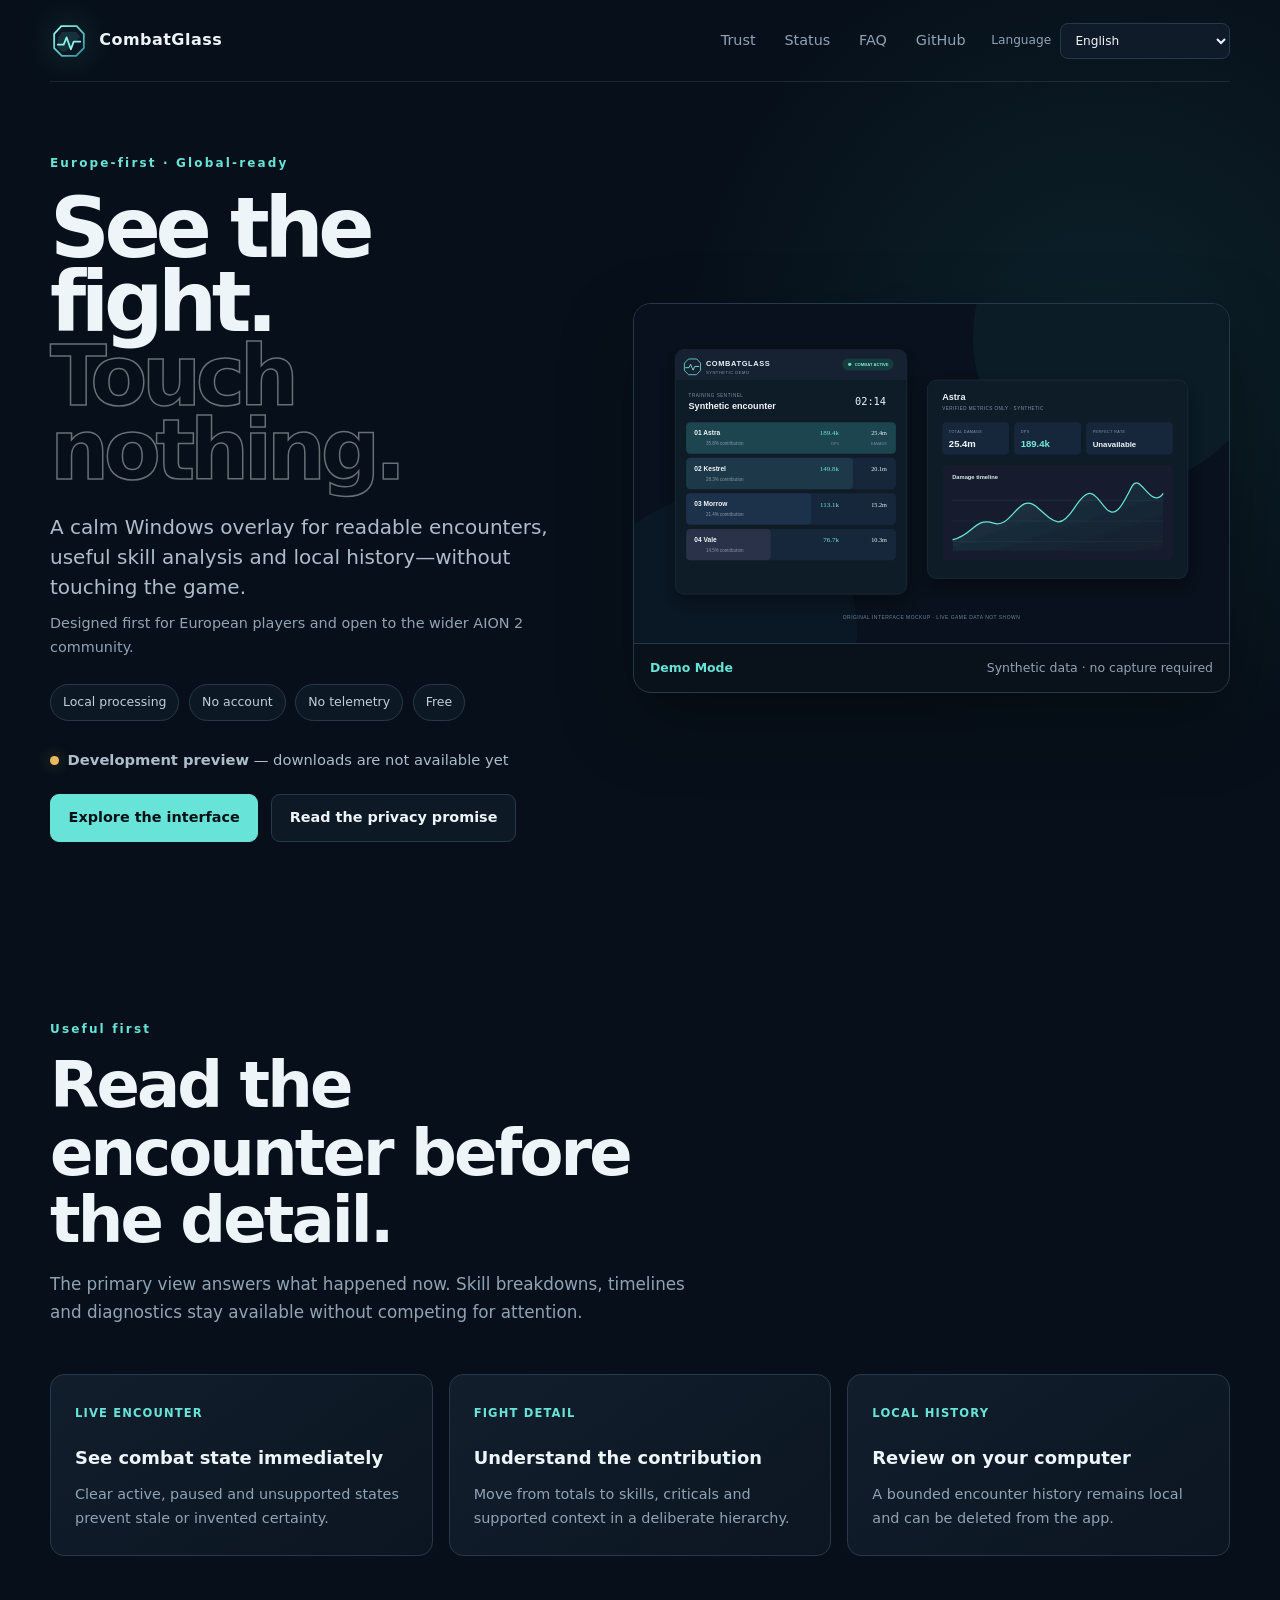
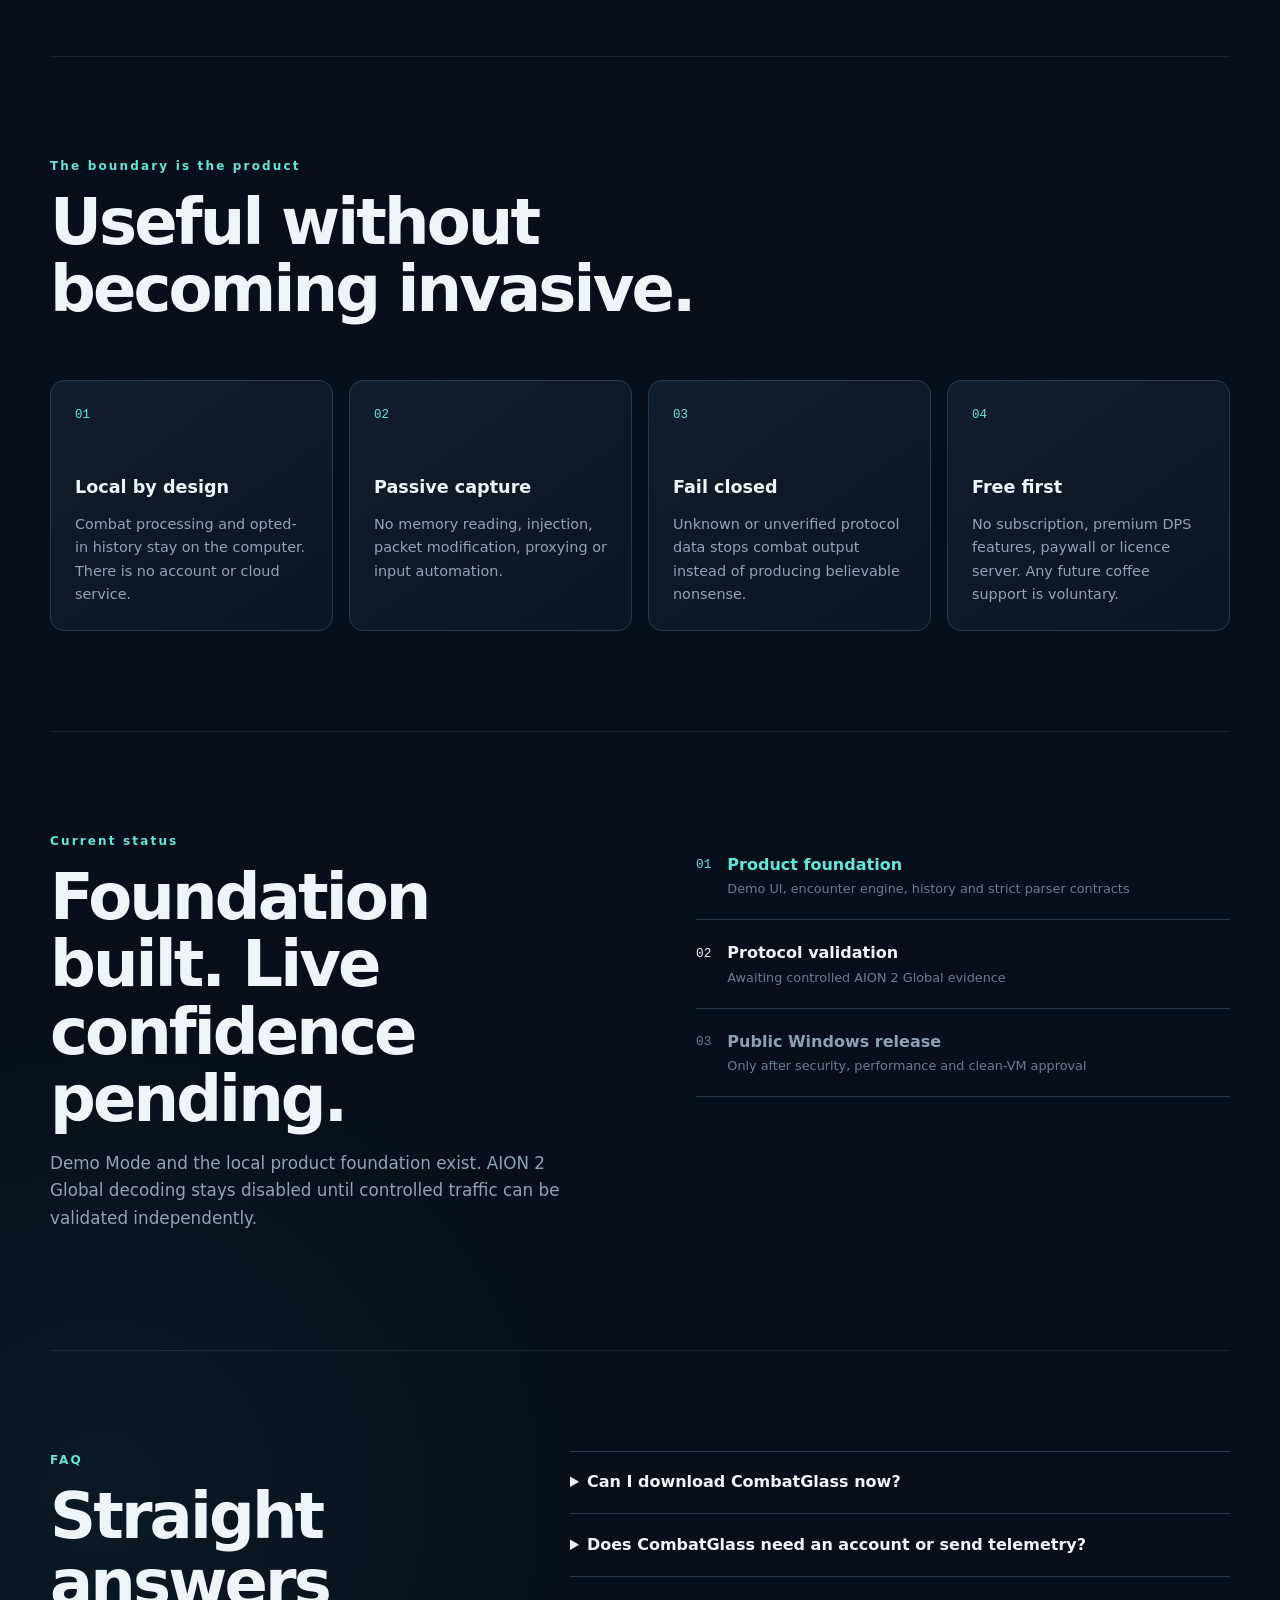
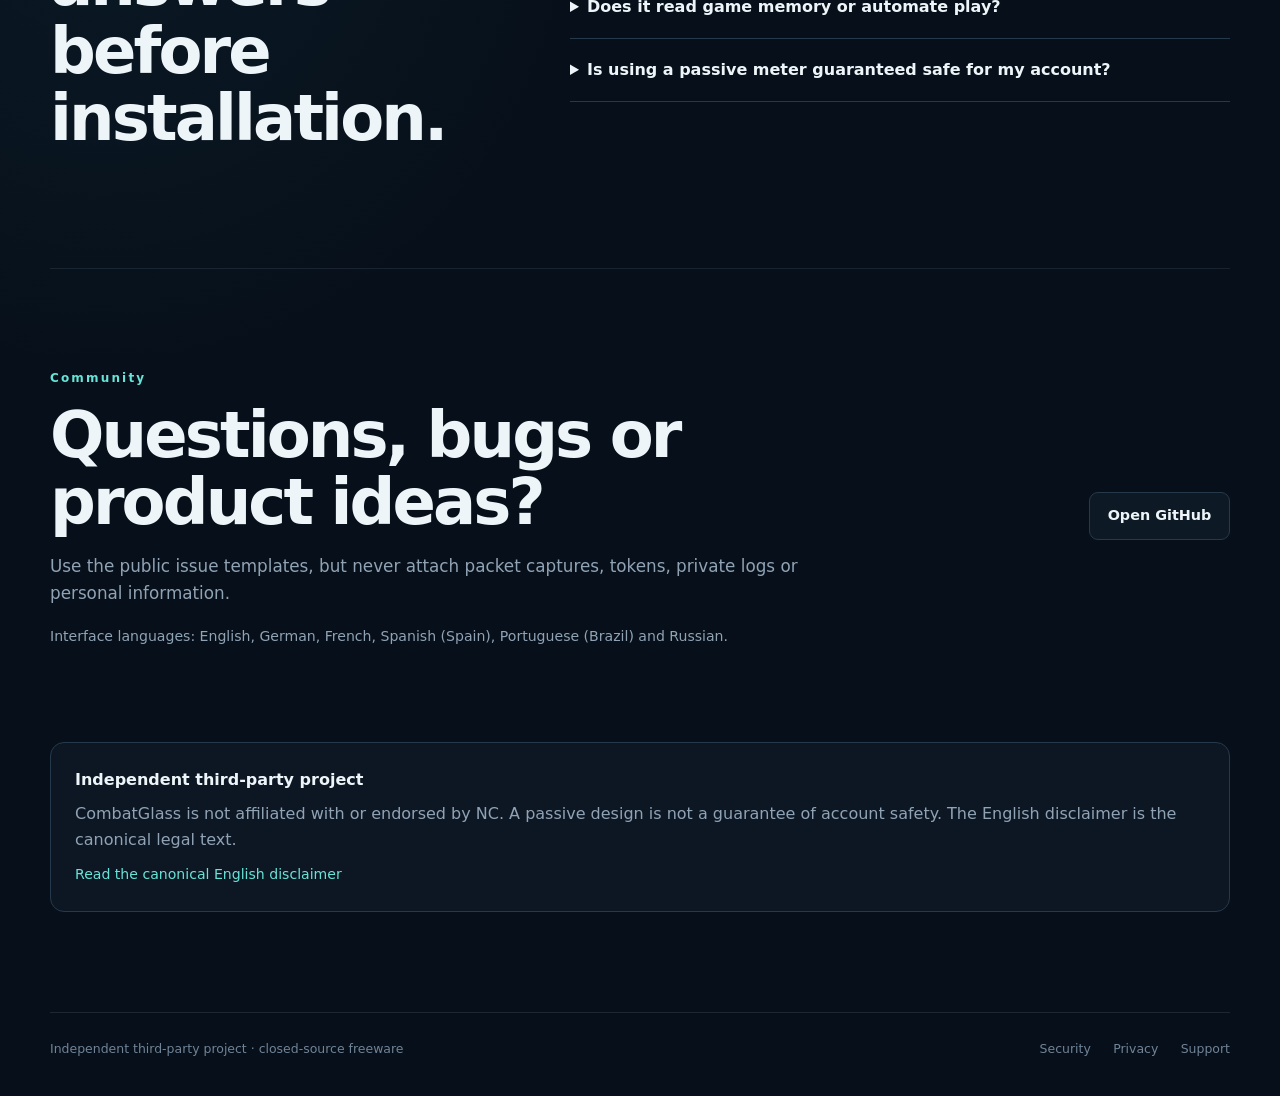
==== commit 95694e69: "Add six-language public site" ====
--- a/index.html
+++ b/index.html
@@ -3,62 +3,44 @@
 <head>
   <meta charset="utf-8">
   <meta name="viewport" content="width=device-width, initial-scale=1">
-  <meta name="description" content="CombatGlass is a local-first, observation-only combat analyzer for Windows. Public development preview; no downloads yet.">
-  <title>CombatGlass — See the fight. Touch nothing.</title>
+  <meta name="description" content="A calm, local-first Windows combat analyzer for AION 2 Global. No account, telemetry, game modification or public download yet.">
+  <meta property="og:type" content="website">
+  <meta property="og:title" content="CombatGlass — Local combat clarity for AION 2">
+  <meta property="og:description" content="A calm, local-first Windows combat analyzer for AION 2 Global. No account, telemetry, game modification or public download yet.">
+  <meta property="og:url" content="https://relis-lol.github.io/combatglass/">
+  <link rel="canonical" href="https://relis-lol.github.io/combatglass/">
+  <link rel="alternate" hreflang="en" href="https://relis-lol.github.io/combatglass/">
+  <link rel="alternate" hreflang="de" href="https://relis-lol.github.io/combatglass/de/">
+  <link rel="alternate" hreflang="fr" href="https://relis-lol.github.io/combatglass/fr/">
+  <link rel="alternate" hreflang="es-ES" href="https://relis-lol.github.io/combatglass/es/">
+  <link rel="alternate" hreflang="pt-BR" href="https://relis-lol.github.io/combatglass/pt-br/">
+  <link rel="alternate" hreflang="ru" href="https://relis-lol.github.io/combatglass/ru/">
+  <link rel="alternate" hreflang="x-default" href="https://relis-lol.github.io/combatglass/">
+  <title>CombatGlass — Local combat clarity for AION 2</title>
   <link rel="icon" href="assets/combatglass-mark.svg" type="image/svg+xml">
   <link rel="stylesheet" href="styles.css">
 </head>
-<body>
+<body data-default-route="true">
   <a class="skip" href="#main">Skip to content</a>
   <header class="topbar">
-    <a class="brand" href="#top" aria-label="CombatGlass home">
-      <img src="assets/combatglass-mark.svg" width="38" height="38" alt="">
-      <span>CombatGlass</span>
+    <a class="brand" href="#top" aria-label="CombatGlass">
+      <img src="assets/combatglass-mark.svg" width="38" height="38" alt=""><span>CombatGlass</span>
     </a>
-    <nav aria-label="Primary navigation">
-      <a href="#trust">Trust</a><a href="#status">Status</a><a href="https://github.com/Relis-lol/combatglass/blob/main/FAQ.md">FAQ</a><a href="https://github.com/Relis-lol/combatglass">GitHub</a>
-    </nav>
+    <div class="header-actions"><nav aria-label="Primary navigation"><a href="#trust">Trust</a><a href="#status">Status</a><a href="#faq">FAQ</a><a href="https://github.com/Relis-lol/combatglass">GitHub</a></nav><label class="language"><span>Language</span><select id="language-select" aria-label="Language"><option data-code="en" value="./" selected>English</option><option data-code="de" value="de/">Deutsch</option><option data-code="fr" value="fr/">Français</option><option data-code="es-ES" value="es/">Español</option><option data-code="pt-BR" value="pt-br/">Português (Brasil)</option><option data-code="ru" value="ru/">Русский</option></select></label></div>
   </header>
   <main id="main">
     <section class="hero" id="top">
-      <div class="hero-copy">
-        <div class="eyebrow">AION 2 GLOBAL · WINDOWS 10/11</div>
-        <h1>See the fight.<br><span>Touch nothing.</span></h1>
-        <p class="lede">A calm combat overlay with clear player contribution, understandable skill detail, and local history — all processed on your PC.</p>
-        <div class="trustline" aria-label="Core privacy promises">
-          <span>Local-only</span><span>No account</span><span>No telemetry</span><span>Free</span>
-        </div>
-        <div class="notice"><span aria-hidden="true"></span><strong>Development preview</strong> — Demo Mode is ready; downloads and live Global capture are not.</div>
-        <div class="actions"><a class="button primary" href="#interface">See how it works</a><a class="button" href="https://github.com/Relis-lol/combatglass/blob/main/PRIVACY.md">Privacy promise</a></div>
-      </div>
-      <figure class="hero-product">
-        <img src="assets/product-preview.svg" alt="Dark CombatGlass Demo Mode interface with synthetic player damage rows and skill analysis">
-        <figcaption><strong>Demo Mode</strong><span>Synthetic data · no game access</span></figcaption>
-      </figure>
+      <div class="hero-copy"><div class="eyebrow">Europe-first · Global-ready</div><h1>See the fight.<br><span>Touch nothing.</span></h1><p class="lede">A calm Windows overlay for readable encounters, useful skill analysis and local history—without touching the game.</p><p class="positioning">Designed first for European players and open to the wider AION 2 community.</p><div class="trustline" aria-label="Product promises"><span>Local processing</span><span>No account</span><span>No telemetry</span><span>Free</span></div><div class="notice"><span aria-hidden="true"></span><strong>Development preview</strong> — downloads are not available yet</div><div class="actions"><a class="button primary" href="#interface">Explore the interface</a><a class="button" href="PRIVACY.md">Read the privacy promise</a></div></div>
+      <figure class="hero-product"><img src="assets/product-preview.svg" alt="CombatGlass development interface showing encounter damage and contribution"><figcaption><strong>Demo Mode</strong><span>Synthetic data · no capture required</span></figcaption></figure>
     </section>
-    <section class="interface" id="interface" aria-labelledby="interface-title">
-      <div class="section-copy"><div class="eyebrow">CALM IN COMBAT. DEEP AFTER.</div><h2 id="interface-title">Only the numbers you need.</h2><p>The overlay stays restrained. Select a player when you want verified skill and timeline detail. Unsupported values say “Unavailable.”</p></div>
-      <div class="flow">
-        <article><span>During the fight</span><h3>Read the group at a glance.</h3><p>Encounter state, time, player, DPS, total damage and contribution stay clear under pressure.</p></article>
-        <article><span>After the fight</span><h3>Open detail when you need it.</h3><p>Choose a player to move from the result into verified skill contribution and timeline analysis.</p></article>
-        <article><span>Between fights</span><h3>Keep history under your control.</h3><p>Encounters remain bounded and local. No account, upload, public profile or licence server.</p></article>
-      </div>
-    </section>
-    <section class="principles" id="trust" aria-labelledby="trust-title">
-      <div class="section-copy"><div class="eyebrow">THE BOUNDARY IS THE PRODUCT</div><h2 id="trust-title">Trust you can understand.</h2></div>
-      <div class="grid">
-        <article><div class="number">01</div><h3>Never inside the game</h3><p>No process memory, code injection, graphics hooks, game files or input hooks.</p></article>
-        <article><div class="number">02</div><h3>Receive-only by design</h3><p>No packet sending, modification, delay, dropping, proxy or local network listener.</p></article>
-        <article><div class="number">03</div><h3>Local by default</h3><p>No account, backend, telemetry, automatic uploads or cloud history in version 0.x.</p></article>
-        <article><div class="number">04</div><h3>Unknown means unknown</h3><p>A protocol change stops combat output instead of producing believable bad data.</p></article>
-      </div>
-    </section>
-    <section class="status" id="status" aria-labelledby="status-title">
-      <div><div class="eyebrow">BUILD STATUS</div><h2 id="status-title">The product before the protocol.</h2><p>Demo Mode, native interface, bounded encounter engine, deterministic replay, TCP reassembly and strict parser contracts are being built first. Live Global decoding remains disabled until independently verified.</p></div>
-      <ol><li class="done"><span>01</span><div><strong>Foundation</strong><small>Security, architecture, Demo Mode</small></div></li><li class="active"><span>02</span><div><strong>Validation</strong><small>AION 2 Global traffic and protocol</small></div></li><li><span>03</span><div><strong>Release readiness</strong><small>Performance, signing, clean-VM review</small></div></li></ol>
-    </section>
-    <section class="closing"><img src="assets/combatglass-mark.svg" width="64" height="64" alt=""><h2>Completely free.<br>Deliberately quiet.</h2><p>No subscriptions, feature gates or combat-time donation prompts. Optional coffee support may come later; no donation link is configured today.</p><a class="button" href="https://github.com/Relis-lol/combatglass">Follow development on GitHub</a></section>
+    <section class="interface" id="interface" aria-labelledby="interface-title"><div class="section-copy"><div class="eyebrow">Useful first</div><h2 id="interface-title">Read the encounter before the detail.</h2><p>The primary view answers what happened now. Skill breakdowns, timelines and diagnostics stay available without competing for attention.</p></div><div class="flow"><article><span>Live encounter</span><h3>See combat state immediately</h3><p>Clear active, paused and unsupported states prevent stale or invented certainty.</p></article><article><span>Fight detail</span><h3>Understand the contribution</h3><p>Move from totals to skills, criticals and supported context in a deliberate hierarchy.</p></article><article><span>Local history</span><h3>Review on your computer</h3><p>A bounded encounter history remains local and can be deleted from the app.</p></article></div></section>
+    <section class="principles" id="trust" aria-labelledby="trust-title"><div class="section-copy"><div class="eyebrow">The boundary is the product</div><h2 id="trust-title">Useful without becoming invasive.</h2></div><div class="grid"><article><div class="number">01</div><h3>Local by design</h3><p>Combat processing and opted-in history stay on the computer. There is no account or cloud service.</p></article><article><div class="number">02</div><h3>Passive capture</h3><p>No memory reading, injection, packet modification, proxying or input automation.</p></article><article><div class="number">03</div><h3>Fail closed</h3><p>Unknown or unverified protocol data stops combat output instead of producing believable nonsense.</p></article><article><div class="number">04</div><h3>Free first</h3><p>No subscription, premium DPS features, paywall or licence server. Any future coffee support is voluntary.</p></article></div></section>
+    <section class="status" id="status" aria-labelledby="status-title"><div><div class="eyebrow">Current status</div><h2 id="status-title">Foundation built. Live confidence pending.</h2><p>Demo Mode and the local product foundation exist. AION 2 Global decoding stays disabled until controlled traffic can be validated independently.</p></div><ol><li class="done"><span>01</span><div><strong>Product foundation</strong><small>Demo UI, encounter engine, history and strict parser contracts</small></div></li><li class="active"><span>02</span><div><strong>Protocol validation</strong><small>Awaiting controlled AION 2 Global evidence</small></div></li><li><span>03</span><div><strong>Public Windows release</strong><small>Only after security, performance and clean-VM approval</small></div></li></ol></section>
+    <section class="faq" id="faq" aria-labelledby="faq-title"><div class="section-copy"><div class="eyebrow">FAQ</div><h2 id="faq-title">Straight answers before installation.</h2></div><div class="faq-list"><details><summary>Can I download CombatGlass now?</summary><p>No. This is a public development preview; no executable, installer or portable archive is published.</p></details><details><summary>Does CombatGlass need an account or send telemetry?</summary><p>No. The v0.x product is local-only, without accounts, telemetry, cloud uploads or a licence server.</p></details><details><summary>Does it read game memory or automate play?</summary><p>No. The architecture forbids memory access, injection, packet modification, proxying and input automation.</p></details><details><summary>Is using a passive meter guaranteed safe for my account?</summary><p>No third party can promise that. Rules and enforcement can change; review the game terms and use third-party tools at your own risk.</p></details></div></section>
+    <section class="support-panel"><div><div class="eyebrow">Community</div><h2>Questions, bugs or product ideas?</h2><p>Use the public issue templates, but never attach packet captures, tokens, private logs or personal information.</p><p class="languages-note">Interface languages: English, German, French, Spanish (Spain), Portuguese (Brazil) and Russian.</p></div><a class="button" href="https://github.com/Relis-lol/combatglass">Open GitHub</a></section>
+    <section class="legal-note"><strong>Independent third-party project</strong><p>CombatGlass is not affiliated with or endorsed by NC. A passive design is not a guarantee of account safety. The English disclaimer is the canonical legal text.</p><a href="DISCLAIMER.md">Read the canonical English disclaimer</a></section>
   </main>
-  <footer><span>CombatGlass is independent and not affiliated with or endorsed by NC.</span><span><a href="https://github.com/Relis-lol/combatglass/blob/main/SECURITY.md">Security</a><a href="https://github.com/Relis-lol/combatglass/blob/main/DISCLAIMER.md">Disclaimer</a><a href="https://github.com/Relis-lol/combatglass/blob/main/SUPPORT.md">Support</a></span></footer>
+  <footer><span>Independent third-party project · closed-source freeware</span><span><a href="SECURITY.md">Security</a><a href="PRIVACY.md">Privacy</a><a href="SUPPORT.md">Support</a></span></footer>
+  <script src="assets/language.js" defer></script>
 </body>
 </html>
--- a/styles.css
+++ b/styles.css
@@ -47,8 +47,12 @@
 }
 .brand { display: flex; align-items: center; gap: .7rem; font-weight: 700; letter-spacing: .03em; }
 .brand img { filter: drop-shadow(0 0 16px rgba(103, 228, 215, .16)); }
+.header-actions { display: flex; align-items: center; gap: 1.6rem; }
 nav { display: flex; gap: 1.8rem; color: var(--muted); font-size: .9rem; }
 nav a:hover, nav a:focus, footer a:hover { color: var(--accent); }
+.language { display: flex; align-items: center; gap: .55rem; color: var(--muted); font-size: .76rem; }
+.language select { width: 170px; min-height: 36px; padding: .3rem 2rem .3rem .65rem; border: 1px solid var(--line); border-radius: 8px; background: var(--panel); color: var(--text); font: inherit; cursor: pointer; }
+.language select:focus { outline: 2px solid var(--accent); outline-offset: 2px; }
 
 main { overflow: hidden; }
 .hero {
@@ -71,6 +75,7 @@
 }
 .hero h1 span { color: transparent; -webkit-text-stroke: 1.5px rgba(237, 245, 248, .42); }
 .lede { font-size: clamp(1.05rem, 1.7vw, 1.25rem); line-height: 1.5; color: #adbdca; max-width: 620px; margin: 0 0 1.6rem; }
+.positioning { max-width: 610px; margin: -1rem 0 1.5rem; color: var(--muted); font-size: .9rem; }
 .trustline { display: flex; flex-wrap: wrap; gap: .6rem; }
 .trustline span { border: 1px solid var(--line); background: rgba(16, 27, 41, .8); padding: .48rem .75rem; border-radius: 999px; font-size: .78rem; color: #bfd0da; }
 .notice { margin-top: 1.65rem; color: #aebdca; font-size: .92rem; }
@@ -86,10 +91,10 @@
 .hero-product figcaption strong { color: var(--accent); }
 .hero-product figcaption span { color: var(--muted); }
 
-.interface, .principles, .status, .closing { width: min(calc(100% - 40px), var(--max)); margin: 0 auto; padding: 100px 0; }
+.interface, .principles, .status, .faq, .support-panel, .legal-note { width: min(calc(100% - 40px), var(--max)); margin: 0 auto; padding: 100px 0; }
 .section-copy { max-width: 650px; }
-.section-copy h2, .status h2, .closing h2 { font-size: clamp(2.2rem, 5vw, 4rem); line-height: 1.05; letter-spacing: -.045em; margin: .8rem 0 1rem; }
-.section-copy p, .status p, .closing p { color: var(--muted); font-size: 1.05rem; }
+.section-copy h2, .status h2, .support-panel h2 { font-size: clamp(2.2rem, 5vw, 4rem); line-height: 1.05; letter-spacing: -.045em; margin: .8rem 0 1rem; }
+.section-copy p, .status p, .support-panel p { color: var(--muted); font-size: 1.05rem; }
 
 .flow { display: grid; grid-template-columns: repeat(3, 1fr); gap: 1rem; margin-top: 3rem; }
 .flow article { padding: 1.5rem; border: 1px solid var(--line); border-radius: 14px; background: linear-gradient(145deg, rgba(18, 31, 46, .9), rgba(12, 22, 34, .9)); }
@@ -114,13 +119,25 @@
 .status li.done strong, .status li.done > span { color: var(--accent); }
 .status li.active strong, .status li.active > span { color: var(--text); }
 
-.closing { text-align: center; display: flex; flex-direction: column; align-items: center; padding-bottom: 140px; }
-.closing img { filter: drop-shadow(0 0 30px rgba(103, 228, 215, .2)); margin-bottom: 1.2rem; }
-.closing p { margin: .4rem 0 1.5rem; max-width: 680px; }
+.faq { border-top: 1px solid rgba(144, 163, 181, .13); display: grid; grid-template-columns: .8fr 1.2fr; gap: 5rem; }
+.faq-list { border-top: 1px solid var(--line); }
+.faq details { border-bottom: 1px solid var(--line); padding: 1.1rem 0; }
+.faq summary { cursor: pointer; font-weight: 650; }
+.faq details p { color: var(--muted); margin: .8rem 2rem .25rem 0; }
+.support-panel { border-top: 1px solid rgba(144, 163, 181, .13); display: flex; align-items: center; justify-content: space-between; gap: 3rem; padding-bottom: 80px; }
+.support-panel > div { max-width: 760px; }
+.support-panel .languages-note { font-size: .88rem; }
+.support-panel .button { flex: 0 0 auto; }
+.legal-note { padding: 1.5rem; border: 1px solid var(--line); border-radius: 14px; background: rgba(16, 27, 41, .7); margin-bottom: 100px; }
+.legal-note p { color: var(--muted); margin: .45rem 0; }
+.legal-note a { color: var(--accent); font-size: .88rem; }
 footer { width: min(calc(100% - 40px), var(--max)); margin: auto; padding: 26px 0 36px; border-top: 1px solid rgba(144, 163, 181, .16); display: flex; justify-content: space-between; gap: 2rem; color: #708397; font-size: .78rem; }
 footer span:last-child { display: flex; gap: 1.4rem; }
 
 @media (max-width: 980px) {
+  .header-actions { gap: .9rem; }
+  nav { gap: 1rem; }
+  .language > span { position: absolute; width: 1px; height: 1px; overflow: hidden; clip: rect(0 0 0 0); }
   .hero { grid-template-columns: 1fr; gap: 2.6rem; padding-top: 76px; }
   .hero-copy { max-width: 760px; }
   .hero-product { max-width: 760px; }
@@ -134,7 +151,9 @@
   .flow { grid-template-columns: 1fr; }
   .grid { grid-template-columns: 1fr 1fr; }
   .status { grid-template-columns: 1fr; gap: 3rem; }
-  .interface, .principles, .status, .closing { padding: 72px 0; }
+  .faq { grid-template-columns: 1fr; gap: 2rem; }
+  .support-panel { align-items: flex-start; }
+  .interface, .principles, .status, .faq, .support-panel { padding: 72px 0; }
   footer { flex-direction: column; }
 }
 
@@ -146,6 +165,11 @@
   .grid h3 { margin-top: 2rem; }
   .hero h1 span { -webkit-text-stroke: 1px rgba(237, 245, 248, .42); }
   .hero-product figcaption { flex-direction: column; gap: .15rem; }
+  .topbar { width: min(calc(100% - 24px), var(--max)); }
+  .topbar nav { display: none; }
+  .language select { width: 166px; font-size: .72rem; }
+  .support-panel { flex-direction: column; }
+  .legal-note { margin-bottom: 72px; }
 }
 
 @media (prefers-reduced-motion: reduce) {
